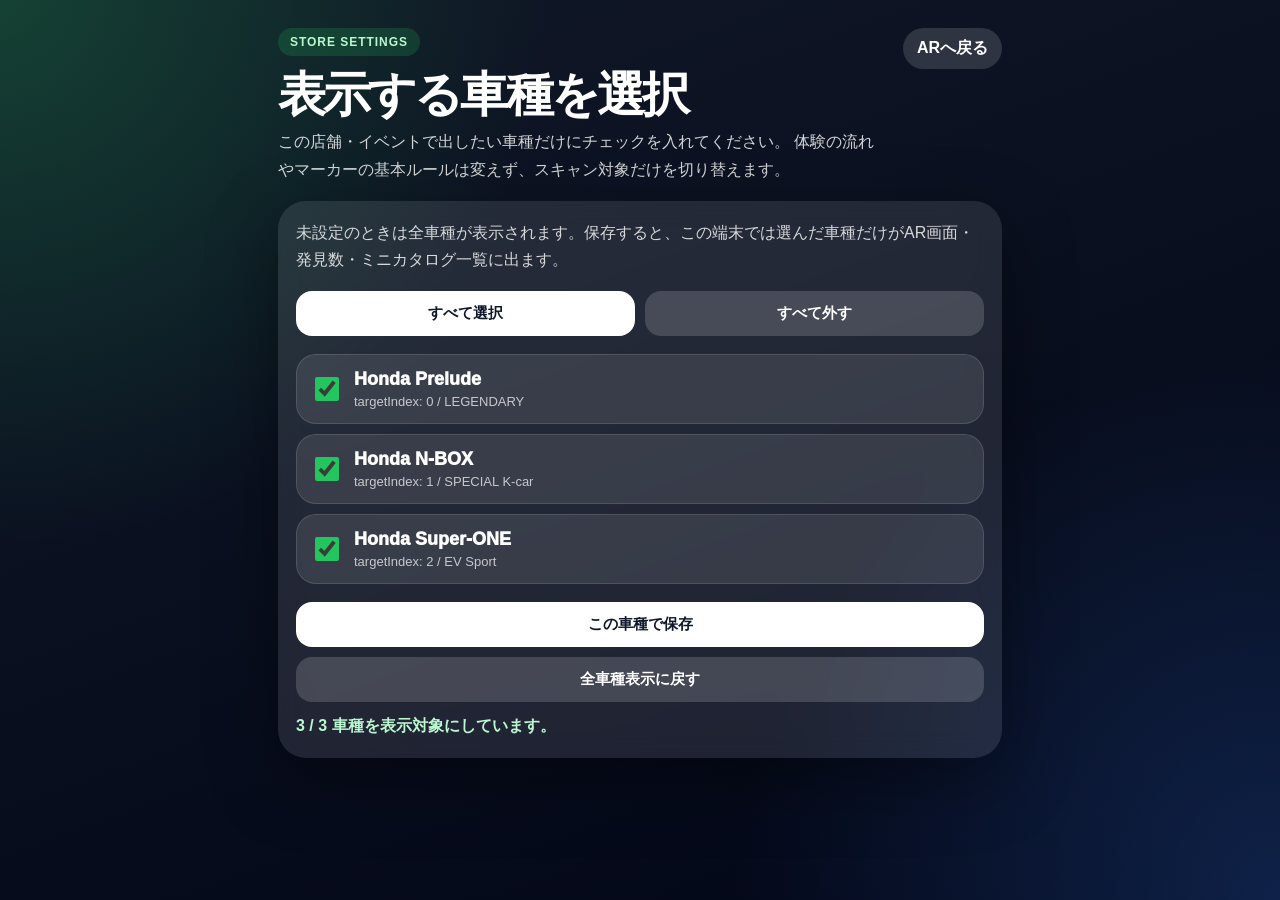
==== select.html @ e04dfc0a "Add files via upload" ====
<!DOCTYPE html>
<html lang="ja">
<head>
  <meta charset="UTF-8" />
  <meta name="viewport" content="width=device-width, initial-scale=1.0" />
  <title>車種選択 | Car Discovery</title>
  <link rel="stylesheet" href="./style.css" />
</head>
<body class="select-body">
  <main class="select-page">
    <header class="select-header">
      <div>
        <div class="badge">STORE SETTINGS</div>
        <h1>表示する車種を選択</h1>
        <p>
          この店舗・イベントで出したい車種だけにチェックを入れてください。
          体験の流れやマーカーの基本ルールは変えず、スキャン対象だけを切り替えます。
        </p>
      </div>
      <a class="back-link" href="./index.html">ARへ戻る</a>
    </header>

    <section class="select-panel">
      <p class="select-help">
        未設定のときは全車種が表示されます。保存すると、この端末では選んだ車種だけがAR画面・発見数・ミニカタログ一覧に出ます。
      </p>

      <div class="select-toolbar">
        <button id="select-all-button" type="button">すべて選択</button>
        <button id="clear-button" type="button" class="secondary-button">すべて外す</button>
      </div>

      <div id="car-select-list" class="car-select-list"></div>

      <div class="select-actions">
        <button id="save-button" type="button">この車種で保存</button>
        <button id="reset-selection-button" type="button" class="secondary-button">全車種表示に戻す</button>
      </div>

      <div id="select-status" class="select-status"></div>
    </section>
  </main>

  <script>
    const ENABLED_CARS_STORAGE_KEY = "carDiscoveryEnabledCarIds_v1";

    const listEl = document.getElementById("car-select-list");
    const statusEl = document.getElementById("select-status");
    const saveButton = document.getElementById("save-button");
    const selectAllButton = document.getElementById("select-all-button");
    const clearButton = document.getElementById("clear-button");
    const resetSelectionButton = document.getElementById("reset-selection-button");

    let cars = [];

    main();

    async function main() {
      try {
        const response = await fetch("./cars.json", { cache: "no-store" });
        if (!response.ok) throw new Error("cars.json を読み込めませんでした");
        cars = await response.json();
        renderCars();
        setupButtons();
      } catch (error) {
        console.error(error);
        statusEl.textContent = "車種データを読み込めませんでした。cars.json を確認してください。";
      }
    }

    function getEnabledCarIds() {
      const raw = localStorage.getItem(ENABLED_CARS_STORAGE_KEY);
      if (!raw) return null;

      try {
        const ids = JSON.parse(raw);
        return Array.isArray(ids) ? ids : null;
      } catch {
        return null;
      }
    }

    function renderCars() {
      const enabledIds = getEnabledCarIds();
      const enabledSet = enabledIds ? new Set(enabledIds) : new Set(cars.map((car) => car.id));

      listEl.innerHTML = "";

      cars.forEach((car) => {
        const label = document.createElement("label");
        label.className = "car-select-item";
        label.innerHTML = `
          <input type="checkbox" value="${escapeHtml(car.id)}" ${enabledSet.has(car.id) ? "checked" : ""} />
          <div>
            <div class="car-select-name">${escapeHtml(car.name)}</div>
            <div class="car-select-meta">targetIndex: ${car.targetIndex} / ${escapeHtml(car.type || "")}</div>
          </div>
        `;
        listEl.appendChild(label);
      });

      updateStatus();
    }

    function setupButtons() {
      selectAllButton.addEventListener("click", () => {
        getCheckboxes().forEach((checkbox) => checkbox.checked = true);
        updateStatus();
      });

      clearButton.addEventListener("click", () => {
        getCheckboxes().forEach((checkbox) => checkbox.checked = false);
        updateStatus();
      });

      listEl.addEventListener("change", updateStatus);

      saveButton.addEventListener("click", () => {
        const ids = getSelectedIds();

        if (ids.length === 0) {
          window.alert("最低1車種は選択してください。");
          return;
        }

        localStorage.setItem(ENABLED_CARS_STORAGE_KEY, JSON.stringify(ids));
        statusEl.textContent = `${ids.length}車種を保存しました。AR画面に戻ると反映されます。`;
      });

      resetSelectionButton.addEventListener("click", () => {
        localStorage.removeItem(ENABLED_CARS_STORAGE_KEY);
        renderCars();
        statusEl.textContent = "全車種表示に戻しました。";
      });
    }

    function getCheckboxes() {
      return [...listEl.querySelectorAll('input[type="checkbox"]')];
    }

    function getSelectedIds() {
      return getCheckboxes()
        .filter((checkbox) => checkbox.checked)
        .map((checkbox) => checkbox.value);
    }

    function updateStatus() {
      const count = getSelectedIds().length;
      statusEl.textContent = `${count} / ${cars.length} 車種を表示対象にしています。`;
    }

    function escapeHtml(text) {
      return String(text)
        .replaceAll("&", "&amp;")
        .replaceAll("<", "&lt;")
        .replaceAll(">", "&gt;")
        .replaceAll('"', "&quot;")
        .replaceAll("'", "&#039;");
    }
  </script>
</body>
</html>
---- style.css ----
* {
  box-sizing: border-box;
}

html,
body {
  width: 100%;
  height: 100%;
  margin: 0;
  overflow: hidden;
  font-family:
    -apple-system,
    BlinkMacSystemFont,
    "Segoe UI",
    "Hiragino Sans",
    "Hiragino Kaku Gothic ProN",
    "Yu Gothic",
    sans-serif;
  background: #000;
}

button {
  border: none;
  cursor: pointer;
  font-weight: 800;
  font-family: inherit;
}

.hidden {
  display: none !important;
}

/* ---------- Start Screen ---------- */

.screen {
  position: fixed;
  inset: 0;
  z-index: 50;
  display: grid;
  place-items: center;
  padding: 24px;
  color: white;
  background:
    radial-gradient(circle at top left, rgba(34, 197, 94, 0.28), transparent 35%),
    radial-gradient(circle at bottom right, rgba(139, 92, 246, 0.24), transparent 35%),
    linear-gradient(160deg, #111827, #020617);
}

.panel {
  width: min(430px, 100%);
  padding: 30px;
  border-radius: 30px;
  text-align: center;
  background: rgba(255, 255, 255, 0.1);
  box-shadow: 0 22px 70px rgba(0, 0, 0, 0.45);
  backdrop-filter: blur(14px);
}

.badge {
  display: inline-block;
  padding: 7px 12px;
  margin-bottom: 14px;
  border-radius: 999px;
  font-size: 12px;
  font-weight: 900;
  letter-spacing: 0.08em;
  color: #bbf7d0;
  background: rgba(34, 197, 94, 0.18);
}

.panel h1 {
  margin: 0 0 12px;
  font-size: 34px;
  letter-spacing: -0.04em;
}

.panel p {
  margin: 0;
  line-height: 1.7;
  color: rgba(255, 255, 255, 0.86);
}

#start-button {
  width: 100%;
  padding: 16px;
  margin-top: 22px;
  border-radius: 18px;
  font-size: 18px;
  color: #0f172a;
  background: white;
}

.note {
  margin-top: 14px !important;
  font-size: 13px;
  opacity: 0.8;
}

/* ---------- UI Layer ---------- */

#ui {
  position: fixed;
  inset: 0;
  z-index: 20;
  pointer-events: none;
}

.top-bar {
  position: absolute;
  top: 14px;
  left: 14px;
  right: 14px;
  display: flex;
  align-items: center;
  justify-content: space-between;
  color: white;
  pointer-events: auto;
}

.title {
  font-size: 18px;
  font-weight: 900;
  text-shadow: 0 2px 12px rgba(0, 0, 0, 0.55);
}

#progress {
  margin-top: 3px;
  font-size: 14px;
  color: rgba(255, 255, 255, 0.86);
  text-shadow: 0 2px 12px rgba(0, 0, 0, 0.55);
}

.top-actions {
  display: flex;
  gap: 8px;
}

.small-button {
  padding: 10px 14px;
  border-radius: 999px;
  color: white;
  background: rgba(0, 0, 0, 0.48);
  backdrop-filter: blur(10px);
}

.bottom-card {
  position: absolute;
  left: 16px;
  right: 16px;
  bottom: 22px;
  padding: 20px;
  border-radius: 28px;
  color: white;
  background: rgba(0, 0, 0, 0.74);
  box-shadow: 0 18px 70px rgba(0, 0, 0, 0.45);
  backdrop-filter: blur(14px);
  pointer-events: auto;
  animation: cardRise 0.35s ease-out;
}

@keyframes cardRise {
  from {
    opacity: 0;
    transform: translateY(18px) scale(0.98);
  }
  to {
    opacity: 1;
    transform: translateY(0) scale(1);
  }
}

.bottom-card h2 {
  margin: 0 0 8px;
  font-size: 23px;
  line-height: 1.25;
  letter-spacing: -0.03em;
}

.bottom-card h3 {
  margin: 8px 0 8px;
  font-size: 25px;
  line-height: 1.25;
  letter-spacing: -0.03em;
}

.bottom-card p {
  margin: 8px 0;
  line-height: 1.65;
  color: rgba(255, 255, 255, 0.9);
}

.bottom-card .lead {
  font-weight: 800;
  color: white;
}

.bottom-card button,
.full-panel button {
  width: 100%;
  padding: 14px;
  margin-top: 12px;
  border-radius: 16px;
  font-size: 16px;
  color: #0f172a;
  background: white;
}

.bottom-card .secondary-button,
.full-panel .secondary-button {
  color: white;
  background: rgba(255, 255, 255, 0.17);
}

.burst {
  display: inline-block;
  padding: 6px 10px;
  margin-bottom: 10px;
  border-radius: 999px;
  font-size: 11px;
  font-weight: 900;
  letter-spacing: 0.1em;
  color: #fef3c7;
  background: rgba(245, 158, 11, 0.22);
}

.collection-row {
  display: flex;
  gap: 8px;
  margin-top: 15px;
}

.collection-item {
  flex: 1;
  min-width: 0;
  padding: 11px 6px;
  border-radius: 16px;
  text-align: center;
  font-size: 12px;
  font-weight: 800;
  color: rgba(255, 255, 255, 0.82);
  background: rgba(255, 255, 255, 0.12);
}

.collection-item.discovered {
  color: white;
  background: rgba(34, 197, 94, 0.38);
}

.close-button {
  position: absolute;
  top: 14px;
  right: 14px;
  width: 36px !important;
  height: 36px;
  padding: 0 !important;
  margin: 0 !important;
  border-radius: 999px !important;
  font-size: 22px !important;
  line-height: 1;
  color: white !important;
  background: rgba(255, 255, 255, 0.18) !important;
}

.error-message {
  position: absolute;
  left: 16px;
  right: 16px;
  top: 86px;
  padding: 14px 16px;
  border-radius: 18px;
  color: white;
  background: rgba(220, 38, 38, 0.9);
  pointer-events: auto;
  line-height: 1.5;
}

/* ---------- Full Panels ---------- */

.full-panel {
  position: fixed;
  inset: 0;
  z-index: 35;
  display: grid;
  place-items: center;
  padding: 18px;
  color: white;
  pointer-events: auto;
  background: rgba(2, 6, 23, 0.82);
  backdrop-filter: blur(16px);
}

.full-panel-inner {
  position: relative;
  width: min(520px, 100%);
  max-height: 92vh;
  overflow: auto;
  padding: 24px;
  border-radius: 30px;
  background:
    radial-gradient(circle at top left, rgba(34, 197, 94, 0.18), transparent 36%),
    rgba(15, 23, 42, 0.94);
  box-shadow: 0 24px 80px rgba(0, 0, 0, 0.5);
}

.full-panel-inner h2 {
  margin: 0 0 8px;
  font-size: 28px;
  letter-spacing: -0.04em;
}

.panel-lead {
  margin: 0 0 20px;
  color: rgba(255, 255, 255, 0.82);
  line-height: 1.6;
}

/* ---------- Question Flow ---------- */

.question-progress {
  display: inline-block;
  margin: 8px 0 18px;
  padding: 7px 12px;
  border-radius: 999px;
  font-size: 13px;
  font-weight: 900;
  color: #bbf7d0;
  background: rgba(34, 197, 94, 0.16);
}

.question-box {
  padding: 16px;
  border-radius: 22px;
  background: rgba(255, 255, 255, 0.08);
}

.question-box h3 {
  margin: 0 0 14px;
  font-size: 20px;
  line-height: 1.45;
}

.choice-grid {
  display: grid;
  gap: 10px;
}

.choice-button {
  width: 100%;
  padding: 15px 16px;
  border-radius: 18px;
  text-align: left;
  font-size: 16px;
  font-weight: 900;
  color: white;
  background: rgba(255, 255, 255, 0.13);
  border: 1px solid rgba(255, 255, 255, 0.14);
}

.choice-button:active {
  transform: scale(0.98);
}

.answer-box {
  margin-top: 16px;
  padding: 18px;
  border-radius: 24px;
  background:
    radial-gradient(circle at top left, rgba(34, 197, 94, 0.18), transparent 34%),
    rgba(0, 0, 0, 0.26);
  animation: cardRise 0.28s ease-out;
}

.answer-label {
  display: inline-block;
  margin-bottom: 10px;
  padding: 6px 10px;
  border-radius: 999px;
  font-size: 11px;
  font-weight: 950;
  letter-spacing: 0.1em;
  color: #fef3c7;
  background: rgba(245, 158, 11, 0.22);
}

.answer-box h3 {
  margin: 0 0 8px;
  font-size: 21px;
}

.answer-box p {
  margin: 0;
  line-height: 1.75;
  color: rgba(255, 255, 255, 0.92);
}

.catalog-created-message {
  position: fixed;
  left: 18px;
  right: 18px;
  bottom: 32px;
  z-index: 80;
  padding: 20px;
  border-radius: 26px;
  text-align: center;
  color: white;
  background:
    radial-gradient(circle at top left, rgba(250, 204, 21, 0.28), transparent 34%),
    rgba(15, 23, 42, 0.94);
  box-shadow: 0 22px 70px rgba(0, 0, 0, 0.5);
  animation: catalogPop 0.36s ease-out;
  pointer-events: none;
}

.catalog-created-message h2 {
  margin: 0 0 8px;
  font-size: 23px;
}

.catalog-created-message p {
  margin: 0;
  color: rgba(255, 255, 255, 0.86);
}

@keyframes catalogPop {
  from {
    opacity: 0;
    transform: translateY(20px) scale(0.94);
  }
  to {
    opacity: 1;
    transform: translateY(0) scale(1);
  }
}

/* ---------- Card Carousel ---------- */

.card-carousel {
  display: flex;
  gap: 18px;
  overflow-x: auto;
  padding: 18px 8px 28px;
  scroll-snap-type: x mandatory;
  -webkit-overflow-scrolling: touch;
}

.card-carousel::-webkit-scrollbar {
  display: none;
}

.empty-collection {
  padding: 36px 8px;
  text-align: center;
  line-height: 1.7;
  color: rgba(255, 255, 255, 0.78);
}

/* ---------- Image Based Mini Catalog Cards ---------- */

.catalog-card-image {
  position: relative;
  flex: 0 0 78%;
  max-width: 320px;
  min-width: 260px;
  aspect-ratio: 1086 / 1448;
  scroll-snap-align: center;
  border-radius: 22px;
  background-size: cover;
  background-position: center;
  background-repeat: no-repeat;
  overflow: hidden;
  box-shadow:
    0 24px 70px rgba(0, 0, 0, 0.52),
    0 0 0 1px rgba(255, 255, 255, 0.2);
  transform: perspective(900px) rotateY(-4deg);
  transition: transform 0.25s ease, box-shadow 0.25s ease;
}

.catalog-card-image:active {
  transform: perspective(900px) rotateY(0deg) scale(0.98);
}

.catalog-card-image::before {
  content: "";
  position: absolute;
  inset: -80px;
  background:
    linear-gradient(
      115deg,
      transparent 0%,
      rgba(255, 255, 255, 0.06) 35%,
      rgba(255, 255, 255, 0.32) 45%,
      rgba(255, 255, 255, 0.06) 55%,
      transparent 70%
    );
  transform: translateX(-50%) rotate(12deg);
  animation: shine 5.2s ease-in-out infinite;
  pointer-events: none;
}

@keyframes shine {
  0%, 55% {
    transform: translateX(-55%) rotate(12deg);
  }
  80%, 100% {
    transform: translateX(55%) rotate(12deg);
  }
}

.catalog-card-text {
  position: absolute;
  left: 8.3%;
  right: 8.3%;
  bottom: 5.2%;
  height: 27%;
  padding: 14px 14px 10px;
  color: #111827;
  display: flex;
  flex-direction: column;
  justify-content: space-between;
}

.catalog-card-text p {
  margin: 0;
  font-size: clamp(11px, 2.6vw, 15px);
  line-height: 1.52;
  font-weight: 800;
  letter-spacing: -0.03em;
}

.catalog-card-tags {
  display: flex;
  flex-wrap: wrap;
  gap: 5px;
  margin-top: 8px;
}

.catalog-card-tags span {
  display: inline-block;
  padding: 4px 7px;
  border-radius: 999px;
  font-size: 10px;
  font-weight: 900;
  color: #111827;
  background: rgba(17, 24, 39, 0.09);
  border: 1px solid rgba(17, 24, 39, 0.12);
}

.large-catalog-card {
  width: min(92vw, 420px);
  max-width: none;
  min-width: 0;
  flex: none;
  transform: none;
}

.large-catalog-card .catalog-card-text p {
  font-size: clamp(12px, 3.2vw, 17px);
}

/* ---------- Modal ---------- */

.modal {
  position: fixed;
  inset: 0;
  z-index: 45;
  display: grid;
  place-items: center;
  padding: 18px;
  pointer-events: auto;
}

.modal-backdrop {
  position: absolute;
  inset: 0;
  background: rgba(2, 6, 23, 0.78);
  backdrop-filter: blur(14px);
}

.modal-card {
  position: relative;
  z-index: 1;
  width: min(420px, 100%);
}

.modal-card .catalog-card-image {
  height: auto;
}

.modal-close {
  z-index: 3;
}

/* ---------- Force AR camera to full screen ---------- */

#ar-scene {
  position: fixed !important;
  inset: 0 !important;
  width: 100vw !important;
  height: 100vh !important;
  z-index: 1 !important;
}

#ar-scene canvas {
  position: fixed !important;
  inset: 0 !important;
  width: 100vw !important;
  height: 100vh !important;
  object-fit: cover !important;
}

video {
  position: fixed !important;
  inset: 0 !important;
  width: 100vw !important;
  height: 100vh !important;
  object-fit: cover !important;
  z-index: 0 !important;
}

#ui {
  z-index: 20 !important;
}

#start-screen {
  z-index: 50 !important;
}

a-scene {
  width: 100%;
  height: 100%;
}

/* ---------- Full Screen Action View ---------- */

.answer-box {
  position: fixed !important;
  inset: 0 !important;
  z-index: 70 !important;
  margin: 0 !important;
  padding: 26px !important;
  display: flex;
  flex-direction: column;
  justify-content: center;
  color: white;
  background:
    radial-gradient(circle at top left, rgba(34, 197, 94, 0.22), transparent 34%),
    radial-gradient(circle at bottom right, rgba(245, 158, 11, 0.2), transparent 34%),
    rgba(2, 6, 23, 0.94) !important;
  backdrop-filter: blur(18px);
  animation: actionIn 0.32s ease-out;
}

.answer-box.hidden {
  display: none !important;
}

.answer-label {
  width: fit-content;
  margin-bottom: 16px;
  padding: 7px 12px;
  border-radius: 999px;
  font-size: 12px;
  font-weight: 950;
  letter-spacing: 0.12em;
  color: #fef3c7;
  background: rgba(245, 158, 11, 0.22);
}

.answer-box h3 {
  margin: 0 0 14px !important;
  font-size: clamp(30px, 8vw, 46px) !important;
  line-height: 1.15 !important;
  letter-spacing: -0.06em;
}

.answer-box p {
  margin: 0 0 22px !important;
  font-size: 17px !important;
  line-height: 1.8 !important;
  color: rgba(255, 255, 255, 0.9) !important;
}

.answer-box button {
  width: 100%;
  padding: 15px;
  margin-top: 10px;
  border-radius: 18px;
  font-size: 16px;
  font-weight: 900;
}

@keyframes actionIn {
  from {
    opacity: 0;
    transform: translateY(16px) scale(0.98);
  }
  to {
    opacity: 1;
    transform: translateY(0) scale(1);
  }
}

/* ---------- Empty Catalog / Card Text Fix ---------- */

.catalog-card-text {
  overflow: hidden;
}

.catalog-card-text p {
  display: -webkit-box;
  -webkit-line-clamp: 6;
  -webkit-box-orient: vertical;
  overflow: hidden;
}

.large-catalog-card .catalog-card-text p {
  -webkit-line-clamp: 7;
}

.empty-card-stage {
  width: 100%;
  min-height: 380px;
  padding: 24px 8px;
  display: grid;
  place-items: center;
  text-align: center;
  color: rgba(255, 255, 255, 0.82);
}

.empty-card-stack {
  position: relative;
  width: 260px;
  height: 260px;
  margin-bottom: 22px;
}

.empty-peek-card {
  position: absolute;
  left: 50%;
  top: 50%;
  width: 150px;
  height: 210px;
  border-radius: 22px;
  background:
    linear-gradient(145deg, rgba(255,255,255,0.2), rgba(255,255,255,0.04)),
    radial-gradient(circle at top, rgba(34,197,94,0.32), transparent 45%),
    #111827;
  border: 1px solid rgba(255, 255, 255, 0.22);
  box-shadow: 0 18px 50px rgba(0, 0, 0, 0.45);
}

.empty-peek-card::after {
  content: "?";
  position: absolute;
  left: 50%;
  top: 50%;
  font-size: 54px;
  font-weight: 950;
  color: rgba(255, 255, 255, 0.32);
  transform: translate(-50%, -50%);
}

.empty-peek-card.card-a {
  transform: translate(-78%, -50%) rotate(-18deg);
  opacity: 0.7;
}

.empty-peek-card.card-b {
  transform: translate(-50%, -54%) rotate(0deg);
  opacity: 0.95;
}

.empty-peek-card.card-c {
  transform: translate(-22%, -50%) rotate(18deg);
  opacity: 0.7;
}

.empty-card-stage p {
  margin: 0;
  line-height: 1.7;
  font-weight: 800;
}
.small-link-button {
  display: inline-flex;
  align-items: center;
  justify-content: center;
  text-decoration: none;
  font-size: 14px;
}

/* ---------- Car Select Page ---------- */

.select-body {
  min-height: 100%;
  height: auto;
  overflow: auto;
  color: white;
  background:
    radial-gradient(circle at top left, rgba(34, 197, 94, 0.24), transparent 35%),
    radial-gradient(circle at bottom right, rgba(59, 130, 246, 0.22), transparent 35%),
    linear-gradient(160deg, #111827, #020617);
}

.select-page {
  width: min(760px, 100%);
  margin: 0 auto;
  padding: 28px 18px 42px;
}

.select-header {
  display: flex;
  align-items: flex-start;
  justify-content: space-between;
  gap: 14px;
  margin-bottom: 18px;
}

.select-header h1 {
  margin: 0 0 8px;
  font-size: clamp(30px, 8vw, 48px);
  line-height: 1.05;
  letter-spacing: -0.06em;
}

.select-header p,
.select-help {
  margin: 0;
  color: rgba(255, 255, 255, 0.82);
  line-height: 1.7;
}

.back-link {
  flex: 0 0 auto;
  padding: 10px 14px;
  border-radius: 999px;
  color: white;
  text-decoration: none;
  font-weight: 900;
  background: rgba(255, 255, 255, 0.14);
}

.select-panel {
  padding: 18px;
  border-radius: 28px;
  background: rgba(255, 255, 255, 0.1);
  box-shadow: 0 22px 70px rgba(0, 0, 0, 0.4);
  backdrop-filter: blur(14px);
}

.select-toolbar {
  display: flex;
  gap: 10px;
  margin: 18px 0;
}

.select-toolbar button,
.select-actions button {
  width: 100%;
  padding: 13px 14px;
  border-radius: 16px;
  font-size: 15px;
  color: #0f172a;
  background: white;
}

.select-toolbar .secondary-button,
.select-actions .secondary-button {
  color: white;
  background: rgba(255, 255, 255, 0.16);
}

.car-select-list {
  display: grid;
  gap: 10px;
}

.car-select-item {
  display: grid;
  grid-template-columns: auto 1fr;
  gap: 12px;
  align-items: center;
  padding: 14px;
  border-radius: 20px;
  background: rgba(255, 255, 255, 0.1);
  border: 1px solid rgba(255, 255, 255, 0.12);
}

.car-select-item input {
  width: 24px;
  height: 24px;
  accent-color: #22c55e;
}

.car-select-name {
  font-size: 18px;
  font-weight: 950;
}

.car-select-meta {
  margin-top: 4px;
  font-size: 13px;
  color: rgba(255, 255, 255, 0.72);
}

.select-actions {
  display: grid;
  gap: 10px;
  margin-top: 18px;
}

.select-status {
  min-height: 24px;
  margin-top: 14px;
  font-weight: 900;
  color: #bbf7d0;
}

.top-actions {
  flex-wrap: wrap;
  justify-content: flex-end;
}

.collection-row {
  overflow-x: auto;
  padding-bottom: 2px;
}

.collection-item {
  flex: 0 0 auto;
  min-width: 92px;
}
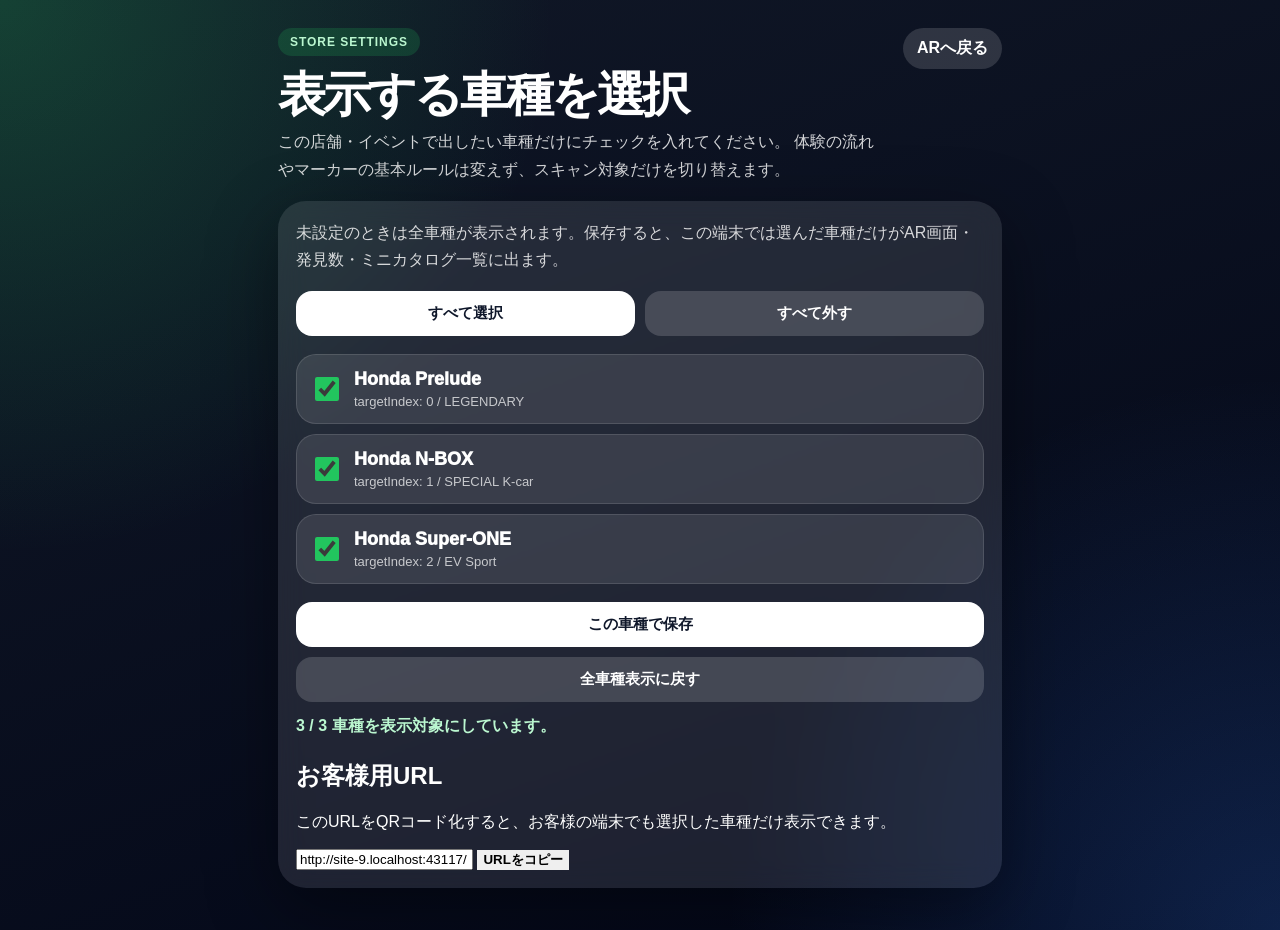
==== commit bd284f69: "Update select.html" ====
--- a/select.html
+++ b/select.html
@@ -38,6 +38,13 @@
       </div>
 
       <div id="select-status" class="select-status"></div>
+
+      <div class="customer-url-box">
+        <h2>お客様用URL</h2>
+        <p>このURLをQRコード化すると、お客様の端末でも選択した車種だけ表示できます。</p>
+        <input id="customer-url" type="text" readonly />
+        <button id="copy-url-button" type="button">URLをコピー</button>
+      </div>
     </section>
   </main>
 
@@ -50,6 +57,8 @@
     const selectAllButton = document.getElementById("select-all-button");
     const clearButton = document.getElementById("clear-button");
     const resetSelectionButton = document.getElementById("reset-selection-button");
+    const customerUrlInput = document.getElementById("customer-url");
+    const copyUrlButton = document.getElementById("copy-url-button");
 
     let cars = [];
 
@@ -125,12 +134,25 @@
 
         localStorage.setItem(ENABLED_CARS_STORAGE_KEY, JSON.stringify(ids));
         statusEl.textContent = `${ids.length}車種を保存しました。AR画面に戻ると反映されます。`;
+        updateCustomerUrl();
       });
 
       resetSelectionButton.addEventListener("click", () => {
         localStorage.removeItem(ENABLED_CARS_STORAGE_KEY);
         renderCars();
         statusEl.textContent = "全車種表示に戻しました。";
+        updateCustomerUrl();
+      });
+
+      copyUrlButton.addEventListener("click", async () => {
+        updateCustomerUrl();
+        try {
+          await navigator.clipboard.writeText(customerUrlInput.value);
+          statusEl.textContent = "お客様用URLをコピーしました。";
+        } catch {
+          customerUrlInput.select();
+          statusEl.textContent = "URL欄を選択しました。手動でコピーしてください。";
+        }
       });
     }
 
@@ -147,6 +169,20 @@
     function updateStatus() {
       const count = getSelectedIds().length;
       statusEl.textContent = `${count} / ${cars.length} 車種を表示対象にしています。`;
+      updateCustomerUrl();
+    }
+
+    function updateCustomerUrl() {
+      if (!customerUrlInput) return;
+
+      const ids = getSelectedIds();
+      const baseUrl = new URL("./", window.location.href);
+
+      if (ids.length > 0 && ids.length < cars.length) {
+        baseUrl.searchParams.set("cars", ids.join(","));
+      }
+
+      customerUrlInput.value = baseUrl.toString();
     }
 
     function escapeHtml(text) {
--- a/style.css
+++ b/style.css
@@ -512,19 +512,22 @@
   right: 8.3%;
   bottom: 5.2%;
   height: 27%;
-  padding: 14px 14px 10px;
+  padding: 10px 12px;
   color: #111827;
   display: flex;
-  flex-direction: column;
-  justify-content: space-between;
+  align-items: center;
+  justify-content: center;
+  overflow: hidden;
 }
 
 .catalog-card-text p {
   margin: 0;
-  font-size: clamp(11px, 2.6vw, 15px);
-  line-height: 1.52;
+  font-size: clamp(10px, 2.35vw, 13px);
+  line-height: 1.5;
   font-weight: 800;
-  letter-spacing: -0.03em;
+  letter-spacing: -0.04em;
+  word-break: normal;
+  overflow-wrap: anywhere;
 }
 
 .catalog-card-tags {
@@ -703,14 +706,27 @@
 /* ---------- Empty Catalog / Card Text Fix ---------- */
 
 .catalog-card-text {
+  position: absolute;
+  left: 8.3%;
+  right: 8.3%;
+  bottom: 5.2%;
+  height: 27%;
+  padding: 10px 12px;
+  color: #111827;
+  display: flex;
+  align-items: center;
+  justify-content: center;
   overflow: hidden;
 }
 
 .catalog-card-text p {
-  display: -webkit-box;
-  -webkit-line-clamp: 6;
-  -webkit-box-orient: vertical;
-  overflow: hidden;
+  margin: 0;
+  font-size: clamp(10px, 2.35vw, 13px);
+  line-height: 1.5;
+  font-weight: 800;
+  letter-spacing: -0.04em;
+  word-break: normal;
+  overflow-wrap: anywhere;
 }
 
 .large-catalog-card .catalog-card-text p {
@@ -929,3 +945,160 @@
   flex: 0 0 auto;
   min-width: 92px;
 }
+
+
+/* ---------- Official Links ---------- */
+
+.catalog-card-tags {
+  display: none !important;
+}
+
+.official-links {
+  margin: 0 8px 10px;
+  padding: 16px;
+  border-radius: 22px;
+  background: rgba(255, 255, 255, 0.08);
+  border: 1px solid rgba(255, 255, 255, 0.1);
+}
+
+.official-links:empty {
+  display: none;
+}
+
+.official-links-title {
+  margin-bottom: 10px;
+  font-size: 13px;
+  font-weight: 950;
+  letter-spacing: 0.08em;
+  color: #bbf7d0;
+}
+
+.official-link-list {
+  display: grid;
+  gap: 8px;
+}
+
+.official-link-list a {
+  display: block;
+  padding: 12px 14px;
+  border-radius: 999px;
+  color: white;
+  font-weight: 900;
+  text-decoration: none;
+  background: rgba(255, 255, 255, 0.14);
+}
+
+.large-catalog-card .catalog-card-text p {
+  font-size: clamp(11px, 2.7vw, 15px);
+  line-height: 1.52;
+}
+
+/* ---------- v4 UI copy / header adjustments ---------- */
+.top-bar {
+  align-items: flex-start;
+  gap: 12px;
+}
+
+.progress-wrap {
+  flex: 1;
+  min-width: 0;
+  padding-top: 2px;
+}
+
+.title {
+  display: none !important;
+}
+
+#progress {
+  display: inline-flex;
+  align-items: center;
+  justify-content: center;
+  min-width: 96px;
+  padding: 10px 14px;
+  margin-top: 0;
+  border-radius: 999px;
+  font-size: clamp(22px, 6vw, 32px);
+  line-height: 1;
+  font-weight: 950;
+  letter-spacing: -0.04em;
+  color: white;
+  background: rgba(0, 0, 0, 0.42);
+  box-shadow: 0 8px 28px rgba(0, 0, 0, 0.24);
+  backdrop-filter: blur(12px);
+  text-shadow: 0 2px 12px rgba(0, 0, 0, 0.55);
+}
+
+.top-actions.catalog-action {
+  width: min(52vw, 230px);
+  display: grid;
+  gap: 7px;
+  justify-content: stretch;
+}
+
+.small-button.catalog-button {
+  width: 100%;
+  padding: 12px 14px;
+  border-radius: 999px;
+  font-size: clamp(13px, 3.5vw, 15px);
+  line-height: 1.2;
+  white-space: normal;
+  text-align: center;
+  color: white;
+  background: rgba(0, 0, 0, 0.58);
+}
+
+.catalog-help {
+  padding: 7px 10px;
+  border-radius: 14px;
+  font-size: clamp(10px, 2.9vw, 12px);
+  line-height: 1.35;
+  font-weight: 800;
+  text-align: center;
+  color: rgba(255, 255, 255, 0.9);
+  background: rgba(0, 0, 0, 0.34);
+  backdrop-filter: blur(10px);
+}
+
+#guide-card h2 {
+  font-size: clamp(24px, 7vw, 34px);
+  letter-spacing: -0.05em;
+}
+
+#guide-card p {
+  font-size: clamp(16px, 4.5vw, 20px);
+  line-height: 1.7;
+  font-weight: 750;
+}
+
+.collection-row {
+  gap: 10px;
+  margin-top: 18px;
+}
+
+.collection-item {
+  min-width: 110px;
+  padding: 13px 10px;
+  border-radius: 999px;
+  font-size: 14px;
+  font-weight: 950;
+}
+
+@media (max-width: 390px) {
+  .top-bar {
+    left: 12px;
+    right: 12px;
+  }
+
+  #progress {
+    font-size: 22px;
+    padding: 9px 12px;
+  }
+
+  .top-actions.catalog-action {
+    width: 51vw;
+  }
+
+  .catalog-help {
+    font-size: 10px;
+  }
+}
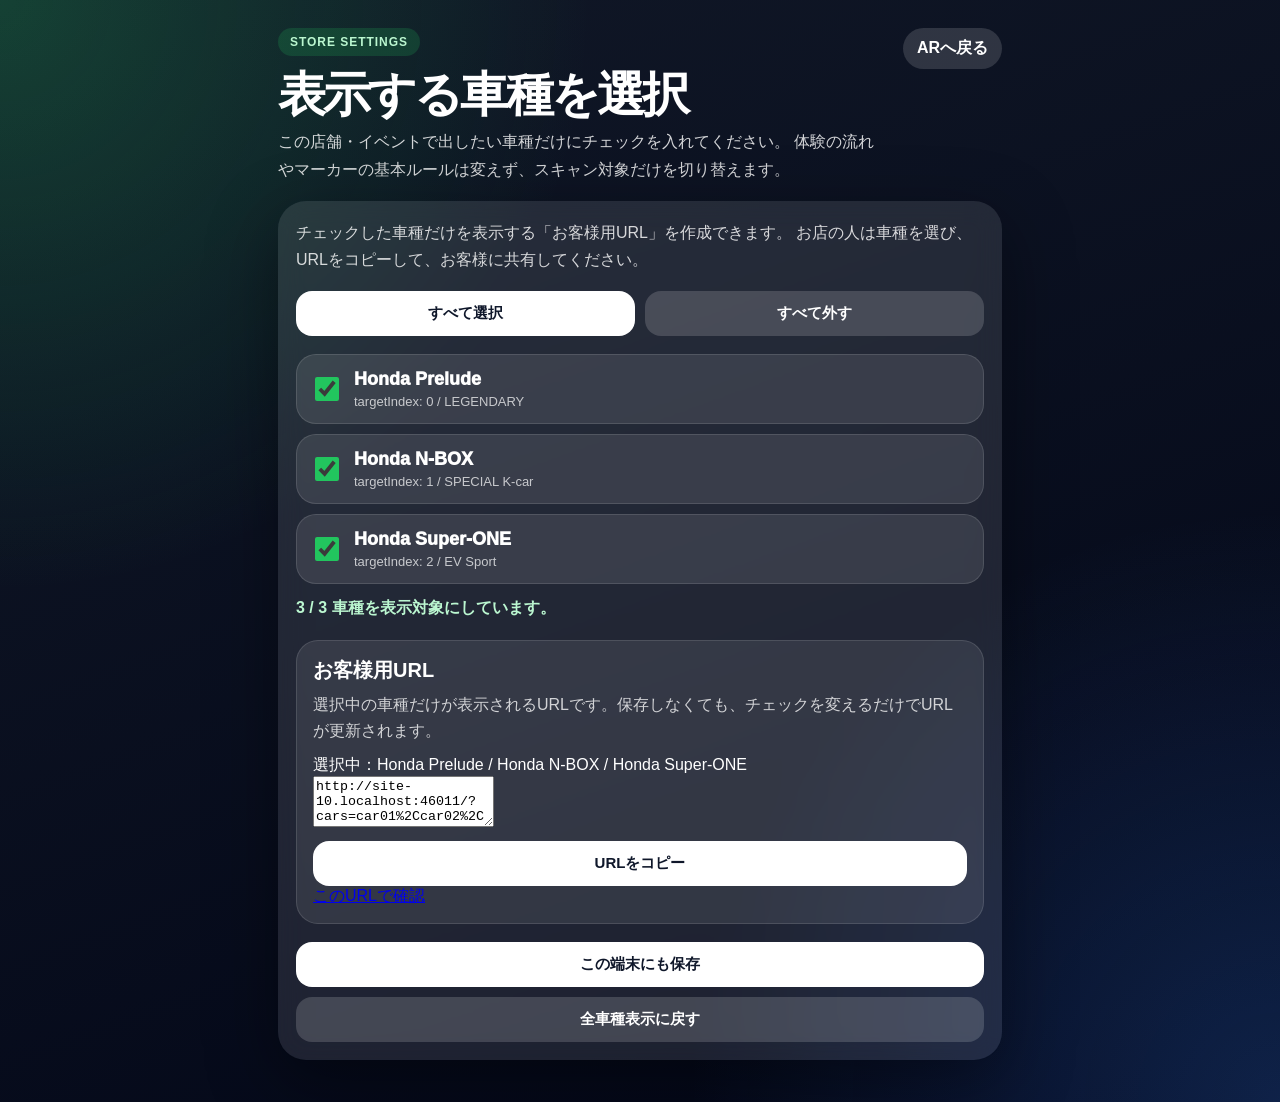
==== commit e8ce7e0d: "Update select.html" ====
--- a/select.html
+++ b/select.html
@@ -22,7 +22,8 @@
 
     <section class="select-panel">
       <p class="select-help">
-        未設定のときは全車種が表示されます。保存すると、この端末では選んだ車種だけがAR画面・発見数・ミニカタログ一覧に出ます。
+        チェックした車種だけを表示する「お客様用URL」を作成できます。
+        お店の人は車種を選び、URLをコピーして、お客様に共有してください。
       </p>
 
       <div class="select-toolbar">
@@ -32,18 +33,22 @@
 
       <div id="car-select-list" class="car-select-list"></div>
 
-      <div class="select-actions">
-        <button id="save-button" type="button">この車種で保存</button>
-        <button id="reset-selection-button" type="button" class="secondary-button">全車種表示に戻す</button>
-      </div>
-
       <div id="select-status" class="select-status"></div>
 
       <div class="customer-url-box">
         <h2>お客様用URL</h2>
-        <p>このURLをQRコード化すると、お客様の端末でも選択した車種だけ表示できます。</p>
-        <input id="customer-url" type="text" readonly />
-        <button id="copy-url-button" type="button">URLをコピー</button>
+        <p>選択中の車種だけが表示されるURLです。保存しなくても、チェックを変えるだけでURLが更新されます。</p>
+        <div id="selected-car-summary" class="selected-car-summary"></div>
+        <textarea id="customer-url" readonly rows="3"></textarea>
+        <div class="customer-url-actions">
+          <button id="copy-url-button" type="button">URLをコピー</button>
+          <a id="open-customer-url" class="url-preview-link" href="./index.html" target="_blank" rel="noopener">このURLで確認</a>
+        </div>
+      </div>
+
+      <div class="select-actions">
+        <button id="save-button" type="button">この端末にも保存</button>
+        <button id="reset-selection-button" type="button" class="secondary-button">全車種表示に戻す</button>
       </div>
     </section>
   </main>
@@ -59,6 +64,8 @@
     const resetSelectionButton = document.getElementById("reset-selection-button");
     const customerUrlInput = document.getElementById("customer-url");
     const copyUrlButton = document.getElementById("copy-url-button");
+    const selectedCarSummary = document.getElementById("selected-car-summary");
+    const openCustomerUrl = document.getElementById("open-customer-url");
 
     let cars = [];
 
@@ -133,7 +140,7 @@
         }
 
         localStorage.setItem(ENABLED_CARS_STORAGE_KEY, JSON.stringify(ids));
-        statusEl.textContent = `${ids.length}車種を保存しました。AR画面に戻ると反映されます。`;
+        statusEl.textContent = `${ids.length}車種をこの端末に保存しました。URL共有は上の「お客様用URL」を使ってください。`;
         updateCustomerUrl();
       });
 
@@ -178,11 +185,31 @@
       const ids = getSelectedIds();
       const baseUrl = new URL("./", window.location.href);
 
-      if (ids.length > 0 && ids.length < cars.length) {
+      if (ids.length > 0) {
         baseUrl.searchParams.set("cars", ids.join(","));
-      }
-
-      customerUrlInput.value = baseUrl.toString();
+      } else {
+        baseUrl.searchParams.delete("cars");
+      }
+
+      const url = baseUrl.toString();
+      customerUrlInput.value = url;
+
+      if (openCustomerUrl) {
+        openCustomerUrl.href = url;
+      }
+
+      if (selectedCarSummary) {
+        if (ids.length === 0) {
+          selectedCarSummary.textContent = "車種が選択されていません。最低1車種を選んでください。";
+          selectedCarSummary.classList.add("is-warning");
+        } else {
+          const names = cars
+            .filter((car) => ids.includes(car.id))
+            .map((car) => car.name);
+          selectedCarSummary.textContent = `選択中：${names.join(" / ")}`;
+          selectedCarSummary.classList.remove("is-warning");
+        }
+      }
     }
 
     function escapeHtml(text) {
--- a/style.css
+++ b/style.css
@@ -1102,3 +1102,44 @@
     font-size: 10px;
   }
 }
+
+/* ---------- Customer URL Box ---------- */
+.customer-url-box {
+  margin-top: 18px;
+  padding: 16px;
+  border-radius: 22px;
+  background: rgba(255, 255, 255, 0.09);
+  border: 1px solid rgba(255, 255, 255, 0.12);
+}
+
+.customer-url-box h2 {
+  margin: 0 0 8px;
+  font-size: 20px;
+}
+
+.customer-url-box p {
+  margin: 0 0 12px;
+  color: rgba(255, 255, 255, 0.78);
+  line-height: 1.6;
+}
+
+.customer-url-box input {
+  width: 100%;
+  padding: 13px 14px;
+  border: 0;
+  border-radius: 14px;
+  color: #0f172a;
+  background: white;
+  font-size: 14px;
+  font-weight: 800;
+}
+
+.customer-url-box button {
+  width: 100%;
+  padding: 13px 14px;
+  margin-top: 10px;
+  border-radius: 16px;
+  color: #0f172a;
+  background: white;
+  font-size: 15px;
+}
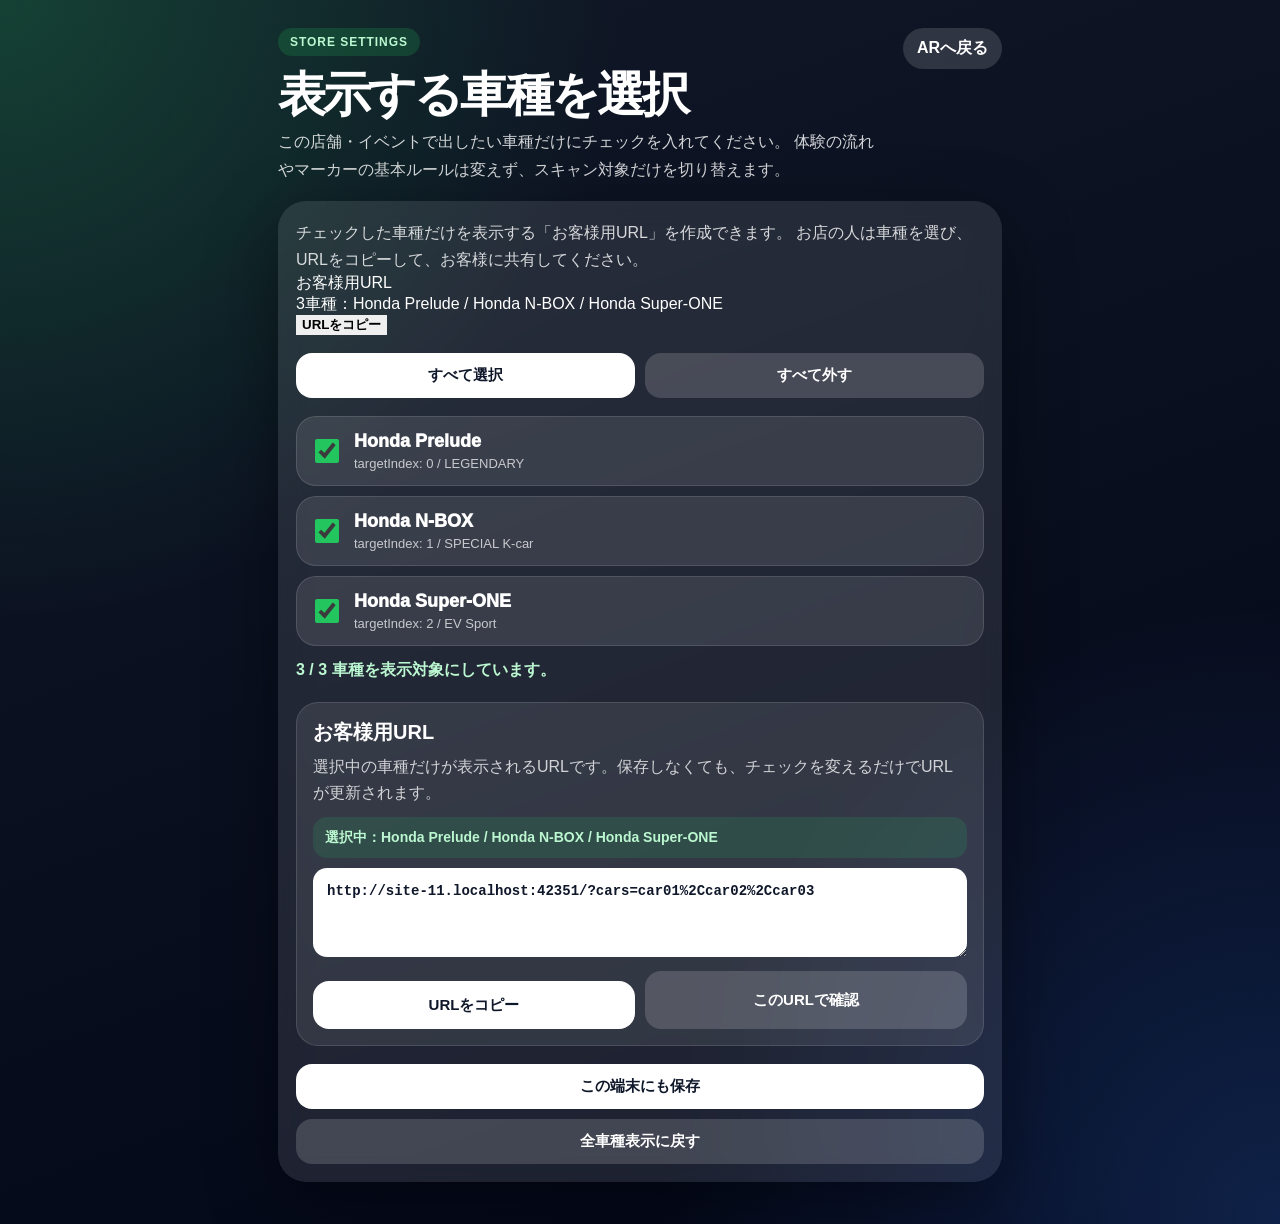
==== commit 943aa35c: "Update select.html" ====
--- a/select.html
+++ b/select.html
@@ -1,5 +1,5 @@
 <!DOCTYPE html>
-<html lang="ja">
+<html lang="ja" class="select-html">
 <head>
   <meta charset="UTF-8" />
   <meta name="viewport" content="width=device-width, initial-scale=1.0" />
@@ -26,6 +26,14 @@
         お店の人は車種を選び、URLをコピーして、お客様に共有してください。
       </p>
 
+      <div class="quick-url-menu">
+        <div>
+          <div class="quick-url-label">お客様用URL</div>
+          <div id="quick-url-summary" class="quick-url-summary">車種を選択してください</div>
+        </div>
+        <button id="quick-copy-url-button" type="button">URLをコピー</button>
+      </div>
+
       <div class="select-toolbar">
         <button id="select-all-button" type="button">すべて選択</button>
         <button id="clear-button" type="button" class="secondary-button">すべて外す</button>
@@ -64,6 +72,8 @@
     const resetSelectionButton = document.getElementById("reset-selection-button");
     const customerUrlInput = document.getElementById("customer-url");
     const copyUrlButton = document.getElementById("copy-url-button");
+    const quickCopyUrlButton = document.getElementById("quick-copy-url-button");
+    const quickUrlSummary = document.getElementById("quick-url-summary");
     const selectedCarSummary = document.getElementById("selected-car-summary");
     const openCustomerUrl = document.getElementById("open-customer-url");
 
@@ -151,16 +161,8 @@
         updateCustomerUrl();
       });
 
-      copyUrlButton.addEventListener("click", async () => {
-        updateCustomerUrl();
-        try {
-          await navigator.clipboard.writeText(customerUrlInput.value);
-          statusEl.textContent = "お客様用URLをコピーしました。";
-        } catch {
-          customerUrlInput.select();
-          statusEl.textContent = "URL欄を選択しました。手動でコピーしてください。";
-        }
-      });
+      copyUrlButton.addEventListener("click", copyCustomerUrl);
+      quickCopyUrlButton.addEventListener("click", copyCustomerUrl);
     }
 
     function getCheckboxes() {
@@ -179,6 +181,24 @@
       updateCustomerUrl();
     }
 
+    async function copyCustomerUrl() {
+      updateCustomerUrl();
+
+      if (getSelectedIds().length === 0) {
+        window.alert("最低1車種は選択してください。");
+        return;
+      }
+
+      try {
+        await navigator.clipboard.writeText(customerUrlInput.value);
+        statusEl.textContent = "お客様用URLをコピーしました。";
+      } catch {
+        customerUrlInput.focus();
+        customerUrlInput.select();
+        statusEl.textContent = "URL欄を選択しました。手動でコピーしてください。";
+      }
+    }
+
     function updateCustomerUrl() {
       if (!customerUrlInput) return;
 
@@ -198,16 +218,28 @@
         openCustomerUrl.href = url;
       }
 
-      if (selectedCarSummary) {
+      if (selectedCarSummary || quickUrlSummary) {
         if (ids.length === 0) {
-          selectedCarSummary.textContent = "車種が選択されていません。最低1車種を選んでください。";
-          selectedCarSummary.classList.add("is-warning");
+          if (selectedCarSummary) {
+            selectedCarSummary.textContent = "車種が選択されていません。最低1車種を選んでください。";
+            selectedCarSummary.classList.add("is-warning");
+          }
+          if (quickUrlSummary) {
+            quickUrlSummary.textContent = "未選択です";
+            quickUrlSummary.classList.add("is-warning");
+          }
         } else {
           const names = cars
             .filter((car) => ids.includes(car.id))
             .map((car) => car.name);
-          selectedCarSummary.textContent = `選択中：${names.join(" / ")}`;
-          selectedCarSummary.classList.remove("is-warning");
+          if (selectedCarSummary) {
+            selectedCarSummary.textContent = `選択中：${names.join(" / ")}`;
+            selectedCarSummary.classList.remove("is-warning");
+          }
+          if (quickUrlSummary) {
+            quickUrlSummary.textContent = `${ids.length}車種：${names.join(" / ")}`;
+            quickUrlSummary.classList.remove("is-warning");
+          }
         }
       }
     }
--- a/style.css
+++ b/style.css
@@ -1143,3 +1143,68 @@
   background: white;
   font-size: 15px;
 }
+
+/* ---------- Customer URL Generator ---------- */
+.selected-car-summary {
+  margin: 0 0 10px;
+  padding: 10px 12px;
+  border-radius: 14px;
+  color: #bbf7d0;
+  background: rgba(34, 197, 94, 0.14);
+  font-size: 14px;
+  font-weight: 900;
+  line-height: 1.5;
+}
+
+.selected-car-summary.is-warning {
+  color: #fecaca;
+  background: rgba(239, 68, 68, 0.16);
+}
+
+.customer-url-box textarea {
+  width: 100%;
+  min-height: 86px;
+  padding: 13px 14px;
+  border: 0;
+  border-radius: 14px;
+  color: #0f172a;
+  background: white;
+  font-size: 14px;
+  font-weight: 800;
+  line-height: 1.5;
+  resize: vertical;
+  font-family: ui-monospace, SFMono-Regular, Menlo, Monaco, Consolas, monospace;
+}
+
+.customer-url-actions {
+  display: grid;
+  grid-template-columns: 1fr 1fr;
+  gap: 10px;
+  margin-top: 10px;
+}
+
+.customer-url-actions button,
+.url-preview-link {
+  display: inline-flex;
+  align-items: center;
+  justify-content: center;
+  min-height: 48px;
+  padding: 13px 14px;
+  border-radius: 16px;
+  color: #0f172a;
+  background: white;
+  font-size: 15px;
+  font-weight: 900;
+  text-decoration: none;
+}
+
+.url-preview-link {
+  color: white;
+  background: rgba(255, 255, 255, 0.16);
+}
+
+@media (max-width: 520px) {
+  .customer-url-actions {
+    grid-template-columns: 1fr;
+  }
+}
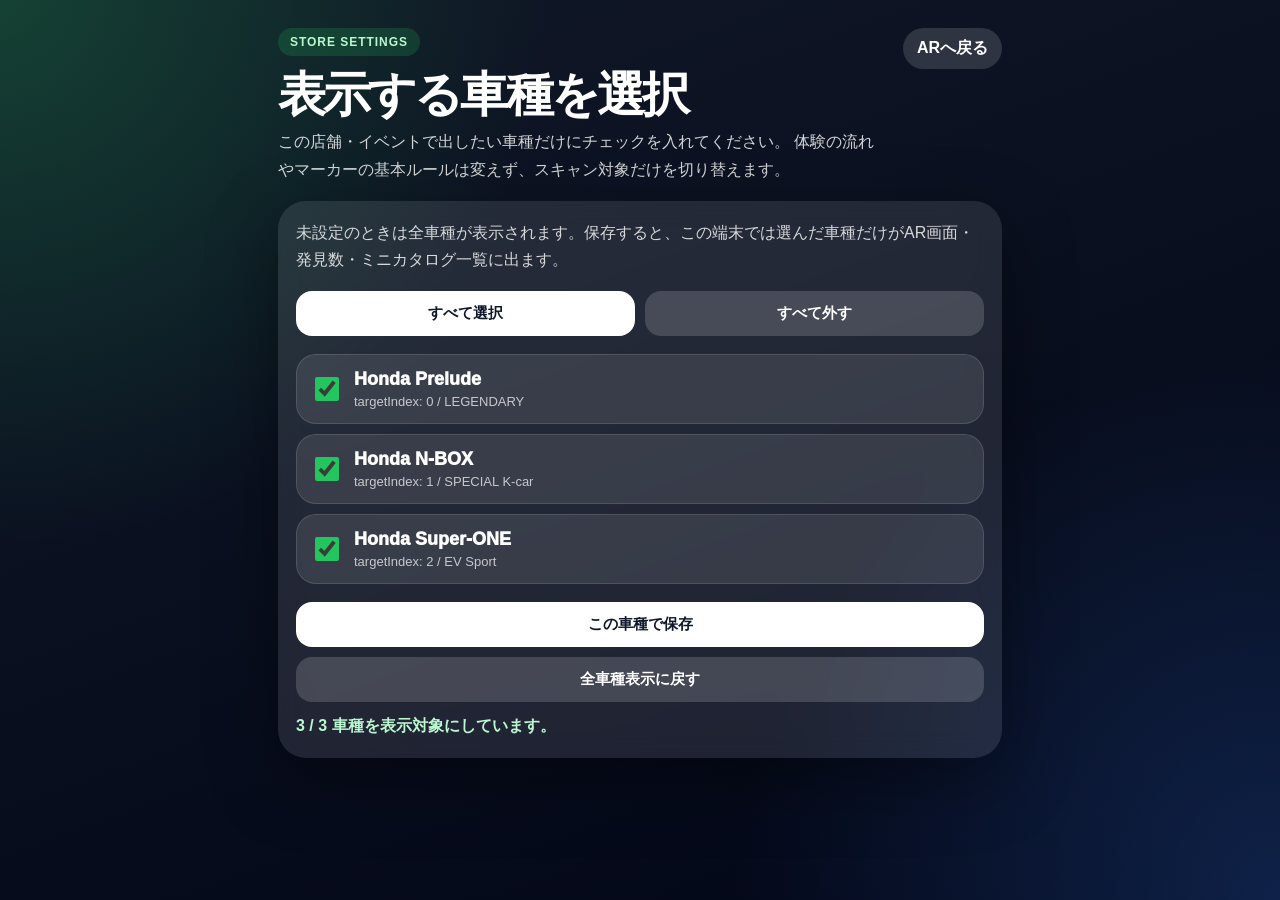
==== commit 8d4430cc: "Update select.html" ====
--- a/select.html
+++ b/select.html
@@ -1,5 +1,5 @@
 <!DOCTYPE html>
-<html lang="ja" class="select-html">
+<html lang="ja">
 <head>
   <meta charset="UTF-8" />
   <meta name="viewport" content="width=device-width, initial-scale=1.0" />
@@ -22,17 +22,8 @@
 
     <section class="select-panel">
       <p class="select-help">
-        チェックした車種だけを表示する「お客様用URL」を作成できます。
-        お店の人は車種を選び、URLをコピーして、お客様に共有してください。
+        未設定のときは全車種が表示されます。保存すると、この端末では選んだ車種だけがAR画面・発見数・ミニカタログ一覧に出ます。
       </p>
-
-      <div class="quick-url-menu">
-        <div>
-          <div class="quick-url-label">お客様用URL</div>
-          <div id="quick-url-summary" class="quick-url-summary">車種を選択してください</div>
-        </div>
-        <button id="quick-copy-url-button" type="button">URLをコピー</button>
-      </div>
 
       <div class="select-toolbar">
         <button id="select-all-button" type="button">すべて選択</button>
@@ -41,23 +32,12 @@
 
       <div id="car-select-list" class="car-select-list"></div>
 
-      <div id="select-status" class="select-status"></div>
-
-      <div class="customer-url-box">
-        <h2>お客様用URL</h2>
-        <p>選択中の車種だけが表示されるURLです。保存しなくても、チェックを変えるだけでURLが更新されます。</p>
-        <div id="selected-car-summary" class="selected-car-summary"></div>
-        <textarea id="customer-url" readonly rows="3"></textarea>
-        <div class="customer-url-actions">
-          <button id="copy-url-button" type="button">URLをコピー</button>
-          <a id="open-customer-url" class="url-preview-link" href="./index.html" target="_blank" rel="noopener">このURLで確認</a>
-        </div>
+      <div class="select-actions">
+        <button id="save-button" type="button">この車種で保存</button>
+        <button id="reset-selection-button" type="button" class="secondary-button">全車種表示に戻す</button>
       </div>
 
-      <div class="select-actions">
-        <button id="save-button" type="button">この端末にも保存</button>
-        <button id="reset-selection-button" type="button" class="secondary-button">全車種表示に戻す</button>
-      </div>
+      <div id="select-status" class="select-status"></div>
     </section>
   </main>
 
@@ -70,12 +50,6 @@
     const selectAllButton = document.getElementById("select-all-button");
     const clearButton = document.getElementById("clear-button");
     const resetSelectionButton = document.getElementById("reset-selection-button");
-    const customerUrlInput = document.getElementById("customer-url");
-    const copyUrlButton = document.getElementById("copy-url-button");
-    const quickCopyUrlButton = document.getElementById("quick-copy-url-button");
-    const quickUrlSummary = document.getElementById("quick-url-summary");
-    const selectedCarSummary = document.getElementById("selected-car-summary");
-    const openCustomerUrl = document.getElementById("open-customer-url");
 
     let cars = [];
 
@@ -150,19 +124,14 @@
         }
 
         localStorage.setItem(ENABLED_CARS_STORAGE_KEY, JSON.stringify(ids));
-        statusEl.textContent = `${ids.length}車種をこの端末に保存しました。URL共有は上の「お客様用URL」を使ってください。`;
-        updateCustomerUrl();
+        statusEl.textContent = `${ids.length}車種を保存しました。AR画面に戻ると反映されます。`;
       });
 
       resetSelectionButton.addEventListener("click", () => {
         localStorage.removeItem(ENABLED_CARS_STORAGE_KEY);
         renderCars();
         statusEl.textContent = "全車種表示に戻しました。";
-        updateCustomerUrl();
       });
-
-      copyUrlButton.addEventListener("click", copyCustomerUrl);
-      quickCopyUrlButton.addEventListener("click", copyCustomerUrl);
     }
 
     function getCheckboxes() {
@@ -178,70 +147,6 @@
     function updateStatus() {
       const count = getSelectedIds().length;
       statusEl.textContent = `${count} / ${cars.length} 車種を表示対象にしています。`;
-      updateCustomerUrl();
-    }
-
-    async function copyCustomerUrl() {
-      updateCustomerUrl();
-
-      if (getSelectedIds().length === 0) {
-        window.alert("最低1車種は選択してください。");
-        return;
-      }
-
-      try {
-        await navigator.clipboard.writeText(customerUrlInput.value);
-        statusEl.textContent = "お客様用URLをコピーしました。";
-      } catch {
-        customerUrlInput.focus();
-        customerUrlInput.select();
-        statusEl.textContent = "URL欄を選択しました。手動でコピーしてください。";
-      }
-    }
-
-    function updateCustomerUrl() {
-      if (!customerUrlInput) return;
-
-      const ids = getSelectedIds();
-      const baseUrl = new URL("./", window.location.href);
-
-      if (ids.length > 0) {
-        baseUrl.searchParams.set("cars", ids.join(","));
-      } else {
-        baseUrl.searchParams.delete("cars");
-      }
-
-      const url = baseUrl.toString();
-      customerUrlInput.value = url;
-
-      if (openCustomerUrl) {
-        openCustomerUrl.href = url;
-      }
-
-      if (selectedCarSummary || quickUrlSummary) {
-        if (ids.length === 0) {
-          if (selectedCarSummary) {
-            selectedCarSummary.textContent = "車種が選択されていません。最低1車種を選んでください。";
-            selectedCarSummary.classList.add("is-warning");
-          }
-          if (quickUrlSummary) {
-            quickUrlSummary.textContent = "未選択です";
-            quickUrlSummary.classList.add("is-warning");
-          }
-        } else {
-          const names = cars
-            .filter((car) => ids.includes(car.id))
-            .map((car) => car.name);
-          if (selectedCarSummary) {
-            selectedCarSummary.textContent = `選択中：${names.join(" / ")}`;
-            selectedCarSummary.classList.remove("is-warning");
-          }
-          if (quickUrlSummary) {
-            quickUrlSummary.textContent = `${ids.length}車種：${names.join(" / ")}`;
-            quickUrlSummary.classList.remove("is-warning");
-          }
-        }
-      }
     }
 
     function escapeHtml(text) {
--- a/style.css
+++ b/style.css
@@ -992,219 +992,3 @@
   font-size: clamp(11px, 2.7vw, 15px);
   line-height: 1.52;
 }
-
-/* ---------- v4 UI copy / header adjustments ---------- */
-.top-bar {
-  align-items: flex-start;
-  gap: 12px;
-}
-
-.progress-wrap {
-  flex: 1;
-  min-width: 0;
-  padding-top: 2px;
-}
-
-.title {
-  display: none !important;
-}
-
-#progress {
-  display: inline-flex;
-  align-items: center;
-  justify-content: center;
-  min-width: 96px;
-  padding: 10px 14px;
-  margin-top: 0;
-  border-radius: 999px;
-  font-size: clamp(22px, 6vw, 32px);
-  line-height: 1;
-  font-weight: 950;
-  letter-spacing: -0.04em;
-  color: white;
-  background: rgba(0, 0, 0, 0.42);
-  box-shadow: 0 8px 28px rgba(0, 0, 0, 0.24);
-  backdrop-filter: blur(12px);
-  text-shadow: 0 2px 12px rgba(0, 0, 0, 0.55);
-}
-
-.top-actions.catalog-action {
-  width: min(52vw, 230px);
-  display: grid;
-  gap: 7px;
-  justify-content: stretch;
-}
-
-.small-button.catalog-button {
-  width: 100%;
-  padding: 12px 14px;
-  border-radius: 999px;
-  font-size: clamp(13px, 3.5vw, 15px);
-  line-height: 1.2;
-  white-space: normal;
-  text-align: center;
-  color: white;
-  background: rgba(0, 0, 0, 0.58);
-}
-
-.catalog-help {
-  padding: 7px 10px;
-  border-radius: 14px;
-  font-size: clamp(10px, 2.9vw, 12px);
-  line-height: 1.35;
-  font-weight: 800;
-  text-align: center;
-  color: rgba(255, 255, 255, 0.9);
-  background: rgba(0, 0, 0, 0.34);
-  backdrop-filter: blur(10px);
-}
-
-#guide-card h2 {
-  font-size: clamp(24px, 7vw, 34px);
-  letter-spacing: -0.05em;
-}
-
-#guide-card p {
-  font-size: clamp(16px, 4.5vw, 20px);
-  line-height: 1.7;
-  font-weight: 750;
-}
-
-.collection-row {
-  gap: 10px;
-  margin-top: 18px;
-}
-
-.collection-item {
-  min-width: 110px;
-  padding: 13px 10px;
-  border-radius: 999px;
-  font-size: 14px;
-  font-weight: 950;
-}
-
-@media (max-width: 390px) {
-  .top-bar {
-    left: 12px;
-    right: 12px;
-  }
-
-  #progress {
-    font-size: 22px;
-    padding: 9px 12px;
-  }
-
-  .top-actions.catalog-action {
-    width: 51vw;
-  }
-
-  .catalog-help {
-    font-size: 10px;
-  }
-}
-
-/* ---------- Customer URL Box ---------- */
-.customer-url-box {
-  margin-top: 18px;
-  padding: 16px;
-  border-radius: 22px;
-  background: rgba(255, 255, 255, 0.09);
-  border: 1px solid rgba(255, 255, 255, 0.12);
-}
-
-.customer-url-box h2 {
-  margin: 0 0 8px;
-  font-size: 20px;
-}
-
-.customer-url-box p {
-  margin: 0 0 12px;
-  color: rgba(255, 255, 255, 0.78);
-  line-height: 1.6;
-}
-
-.customer-url-box input {
-  width: 100%;
-  padding: 13px 14px;
-  border: 0;
-  border-radius: 14px;
-  color: #0f172a;
-  background: white;
-  font-size: 14px;
-  font-weight: 800;
-}
-
-.customer-url-box button {
-  width: 100%;
-  padding: 13px 14px;
-  margin-top: 10px;
-  border-radius: 16px;
-  color: #0f172a;
-  background: white;
-  font-size: 15px;
-}
-
-/* ---------- Customer URL Generator ---------- */
-.selected-car-summary {
-  margin: 0 0 10px;
-  padding: 10px 12px;
-  border-radius: 14px;
-  color: #bbf7d0;
-  background: rgba(34, 197, 94, 0.14);
-  font-size: 14px;
-  font-weight: 900;
-  line-height: 1.5;
-}
-
-.selected-car-summary.is-warning {
-  color: #fecaca;
-  background: rgba(239, 68, 68, 0.16);
-}
-
-.customer-url-box textarea {
-  width: 100%;
-  min-height: 86px;
-  padding: 13px 14px;
-  border: 0;
-  border-radius: 14px;
-  color: #0f172a;
-  background: white;
-  font-size: 14px;
-  font-weight: 800;
-  line-height: 1.5;
-  resize: vertical;
-  font-family: ui-monospace, SFMono-Regular, Menlo, Monaco, Consolas, monospace;
-}
-
-.customer-url-actions {
-  display: grid;
-  grid-template-columns: 1fr 1fr;
-  gap: 10px;
-  margin-top: 10px;
-}
-
-.customer-url-actions button,
-.url-preview-link {
-  display: inline-flex;
-  align-items: center;
-  justify-content: center;
-  min-height: 48px;
-  padding: 13px 14px;
-  border-radius: 16px;
-  color: #0f172a;
-  background: white;
-  font-size: 15px;
-  font-weight: 900;
-  text-decoration: none;
-}
-
-.url-preview-link {
-  color: white;
-  background: rgba(255, 255, 255, 0.16);
-}
-
-@media (max-width: 520px) {
-  .customer-url-actions {
-    grid-template-columns: 1fr;
-  }
-}
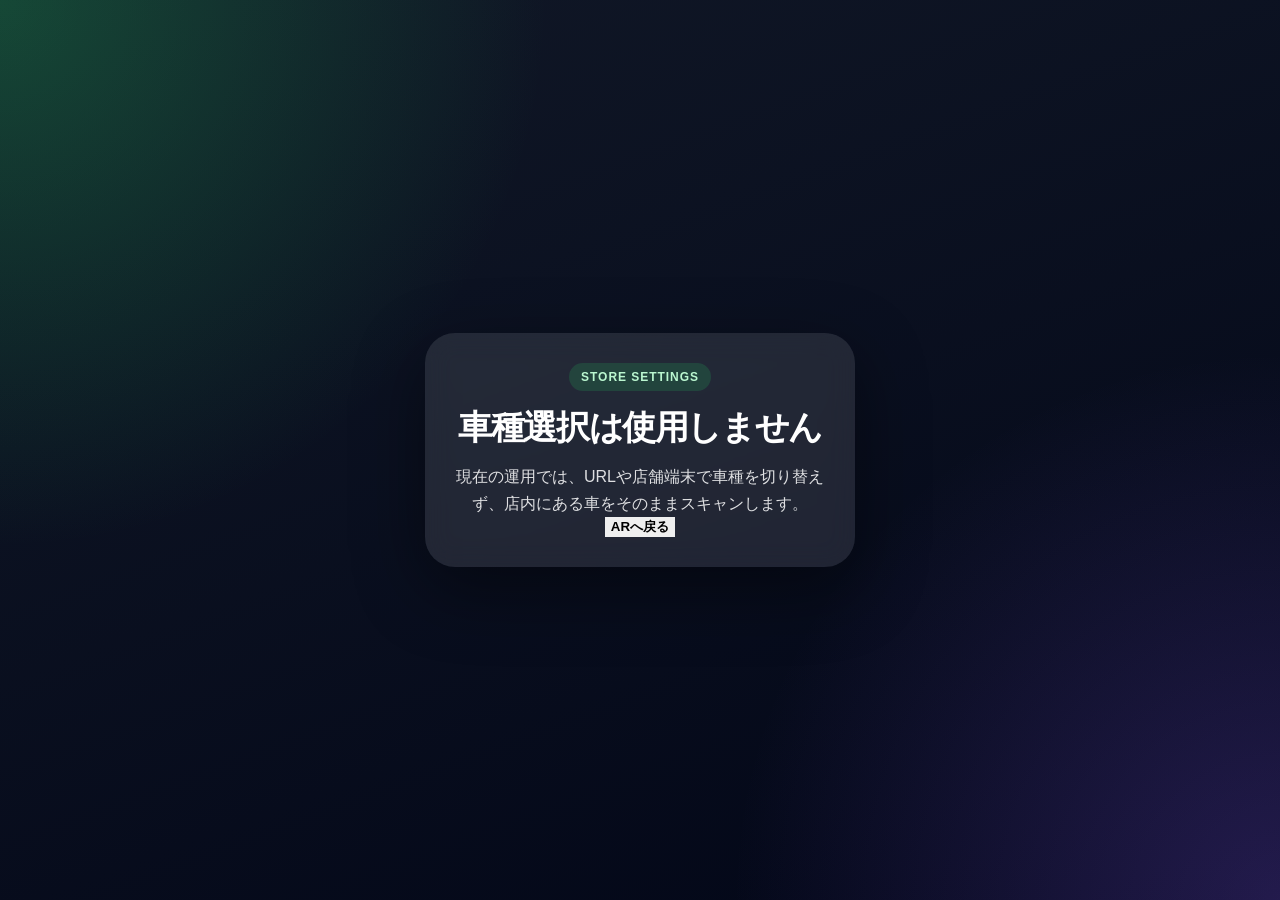
==== commit 2e74d65e: "Update select.html" ====
--- a/select.html
+++ b/select.html
@@ -3,160 +3,15 @@
 <head>
   <meta charset="UTF-8" />
   <meta name="viewport" content="width=device-width, initial-scale=1.0" />
-  <title>車種選択 | Car Discovery</title>
+  <title>Car AR</title>
   <link rel="stylesheet" href="./style.css" />
 </head>
-<body class="select-body">
-  <main class="select-page">
-    <header class="select-header">
-      <div>
-        <div class="badge">STORE SETTINGS</div>
-        <h1>表示する車種を選択</h1>
-        <p>
-          この店舗・イベントで出したい車種だけにチェックを入れてください。
-          体験の流れやマーカーの基本ルールは変えず、スキャン対象だけを切り替えます。
-        </p>
-      </div>
-      <a class="back-link" href="./index.html">ARへ戻る</a>
-    </header>
-
-    <section class="select-panel">
-      <p class="select-help">
-        未設定のときは全車種が表示されます。保存すると、この端末では選んだ車種だけがAR画面・発見数・ミニカタログ一覧に出ます。
-      </p>
-
-      <div class="select-toolbar">
-        <button id="select-all-button" type="button">すべて選択</button>
-        <button id="clear-button" type="button" class="secondary-button">すべて外す</button>
-      </div>
-
-      <div id="car-select-list" class="car-select-list"></div>
-
-      <div class="select-actions">
-        <button id="save-button" type="button">この車種で保存</button>
-        <button id="reset-selection-button" type="button" class="secondary-button">全車種表示に戻す</button>
-      </div>
-
-      <div id="select-status" class="select-status"></div>
-    </section>
-  </main>
-
-  <script>
-    const ENABLED_CARS_STORAGE_KEY = "carDiscoveryEnabledCarIds_v1";
-
-    const listEl = document.getElementById("car-select-list");
-    const statusEl = document.getElementById("select-status");
-    const saveButton = document.getElementById("save-button");
-    const selectAllButton = document.getElementById("select-all-button");
-    const clearButton = document.getElementById("clear-button");
-    const resetSelectionButton = document.getElementById("reset-selection-button");
-
-    let cars = [];
-
-    main();
-
-    async function main() {
-      try {
-        const response = await fetch("./cars.json", { cache: "no-store" });
-        if (!response.ok) throw new Error("cars.json を読み込めませんでした");
-        cars = await response.json();
-        renderCars();
-        setupButtons();
-      } catch (error) {
-        console.error(error);
-        statusEl.textContent = "車種データを読み込めませんでした。cars.json を確認してください。";
-      }
-    }
-
-    function getEnabledCarIds() {
-      const raw = localStorage.getItem(ENABLED_CARS_STORAGE_KEY);
-      if (!raw) return null;
-
-      try {
-        const ids = JSON.parse(raw);
-        return Array.isArray(ids) ? ids : null;
-      } catch {
-        return null;
-      }
-    }
-
-    function renderCars() {
-      const enabledIds = getEnabledCarIds();
-      const enabledSet = enabledIds ? new Set(enabledIds) : new Set(cars.map((car) => car.id));
-
-      listEl.innerHTML = "";
-
-      cars.forEach((car) => {
-        const label = document.createElement("label");
-        label.className = "car-select-item";
-        label.innerHTML = `
-          <input type="checkbox" value="${escapeHtml(car.id)}" ${enabledSet.has(car.id) ? "checked" : ""} />
-          <div>
-            <div class="car-select-name">${escapeHtml(car.name)}</div>
-            <div class="car-select-meta">targetIndex: ${car.targetIndex} / ${escapeHtml(car.type || "")}</div>
-          </div>
-        `;
-        listEl.appendChild(label);
-      });
-
-      updateStatus();
-    }
-
-    function setupButtons() {
-      selectAllButton.addEventListener("click", () => {
-        getCheckboxes().forEach((checkbox) => checkbox.checked = true);
-        updateStatus();
-      });
-
-      clearButton.addEventListener("click", () => {
-        getCheckboxes().forEach((checkbox) => checkbox.checked = false);
-        updateStatus();
-      });
-
-      listEl.addEventListener("change", updateStatus);
-
-      saveButton.addEventListener("click", () => {
-        const ids = getSelectedIds();
-
-        if (ids.length === 0) {
-          window.alert("最低1車種は選択してください。");
-          return;
-        }
-
-        localStorage.setItem(ENABLED_CARS_STORAGE_KEY, JSON.stringify(ids));
-        statusEl.textContent = `${ids.length}車種を保存しました。AR画面に戻ると反映されます。`;
-      });
-
-      resetSelectionButton.addEventListener("click", () => {
-        localStorage.removeItem(ENABLED_CARS_STORAGE_KEY);
-        renderCars();
-        statusEl.textContent = "全車種表示に戻しました。";
-      });
-    }
-
-    function getCheckboxes() {
-      return [...listEl.querySelectorAll('input[type="checkbox"]')];
-    }
-
-    function getSelectedIds() {
-      return getCheckboxes()
-        .filter((checkbox) => checkbox.checked)
-        .map((checkbox) => checkbox.value);
-    }
-
-    function updateStatus() {
-      const count = getSelectedIds().length;
-      statusEl.textContent = `${count} / ${cars.length} 車種を表示対象にしています。`;
-    }
-
-    function escapeHtml(text) {
-      return String(text)
-        .replaceAll("&", "&amp;")
-        .replaceAll("<", "&lt;")
-        .replaceAll(">", "&gt;")
-        .replaceAll('"', "&quot;")
-        .replaceAll("'", "&#039;");
-    }
-  </script>
+<body class="screen">
+  <div class="panel start-panel">
+    <div class="badge">STORE SETTINGS</div>
+    <h1>車種選択は使用しません</h1>
+    <p>現在の運用では、URLや店舗端末で車種を切り替えず、店内にある車をそのままスキャンします。</p>
+    <button onclick="location.href='./'">ARへ戻る</button>
+  </div>
 </body>
 </html>
--- a/style.css
+++ b/style.css
@@ -992,3 +992,336 @@
   font-size: clamp(11px, 2.7vw, 15px);
   line-height: 1.52;
 }
+
+/* ---------- v4 UI copy / header adjustments ---------- */
+.top-bar {
+  align-items: flex-start;
+  gap: 12px;
+}
+
+.progress-wrap {
+  flex: 1;
+  min-width: 0;
+  padding-top: 2px;
+}
+
+.title {
+  display: none !important;
+}
+
+#progress {
+  display: inline-flex;
+  align-items: center;
+  justify-content: center;
+  min-width: 96px;
+  padding: 10px 14px;
+  margin-top: 0;
+  border-radius: 999px;
+  font-size: clamp(22px, 6vw, 32px);
+  line-height: 1;
+  font-weight: 950;
+  letter-spacing: -0.04em;
+  color: white;
+  background: rgba(0, 0, 0, 0.42);
+  box-shadow: 0 8px 28px rgba(0, 0, 0, 0.24);
+  backdrop-filter: blur(12px);
+  text-shadow: 0 2px 12px rgba(0, 0, 0, 0.55);
+}
+
+.top-actions.catalog-action {
+  width: min(52vw, 230px);
+  display: grid;
+  gap: 7px;
+  justify-content: stretch;
+}
+
+.small-button.catalog-button {
+  width: 100%;
+  padding: 12px 14px;
+  border-radius: 999px;
+  font-size: clamp(13px, 3.5vw, 15px);
+  line-height: 1.2;
+  white-space: normal;
+  text-align: center;
+  color: white;
+  background: rgba(0, 0, 0, 0.58);
+}
+
+.catalog-help {
+  padding: 7px 10px;
+  border-radius: 14px;
+  font-size: clamp(10px, 2.9vw, 12px);
+  line-height: 1.35;
+  font-weight: 800;
+  text-align: center;
+  color: rgba(255, 255, 255, 0.9);
+  background: rgba(0, 0, 0, 0.34);
+  backdrop-filter: blur(10px);
+}
+
+#guide-card h2 {
+  font-size: clamp(24px, 7vw, 34px);
+  letter-spacing: -0.05em;
+}
+
+#guide-card p {
+  font-size: clamp(16px, 4.5vw, 20px);
+  line-height: 1.7;
+  font-weight: 750;
+}
+
+.collection-row {
+  gap: 10px;
+  margin-top: 18px;
+}
+
+.collection-item {
+  min-width: 110px;
+  padding: 13px 10px;
+  border-radius: 999px;
+  font-size: 14px;
+  font-weight: 950;
+}
+
+@media (max-width: 390px) {
+  .top-bar {
+    left: 12px;
+    right: 12px;
+  }
+
+  #progress {
+    font-size: 22px;
+    padding: 9px 12px;
+  }
+
+  .top-actions.catalog-action {
+    width: 51vw;
+  }
+
+  .catalog-help {
+    font-size: 10px;
+  }
+}
+
+/* ---------- Customer URL Box ---------- */
+.customer-url-box {
+  margin-top: 18px;
+  padding: 16px;
+  border-radius: 22px;
+  background: rgba(255, 255, 255, 0.09);
+  border: 1px solid rgba(255, 255, 255, 0.12);
+}
+
+.customer-url-box h2 {
+  margin: 0 0 8px;
+  font-size: 20px;
+}
+
+.customer-url-box p {
+  margin: 0 0 12px;
+  color: rgba(255, 255, 255, 0.78);
+  line-height: 1.6;
+}
+
+.customer-url-box input {
+  width: 100%;
+  padding: 13px 14px;
+  border: 0;
+  border-radius: 14px;
+  color: #0f172a;
+  background: white;
+  font-size: 14px;
+  font-weight: 800;
+}
+
+.customer-url-box button {
+  width: 100%;
+  padding: 13px 14px;
+  margin-top: 10px;
+  border-radius: 16px;
+  color: #0f172a;
+  background: white;
+  font-size: 15px;
+}
+
+/* ---------- Customer URL Generator ---------- */
+.selected-car-summary {
+  margin: 0 0 10px;
+  padding: 10px 12px;
+  border-radius: 14px;
+  color: #bbf7d0;
+  background: rgba(34, 197, 94, 0.14);
+  font-size: 14px;
+  font-weight: 900;
+  line-height: 1.5;
+}
+
+.selected-car-summary.is-warning {
+  color: #fecaca;
+  background: rgba(239, 68, 68, 0.16);
+}
+
+.customer-url-box textarea {
+  width: 100%;
+  min-height: 86px;
+  padding: 13px 14px;
+  border: 0;
+  border-radius: 14px;
+  color: #0f172a;
+  background: white;
+  font-size: 14px;
+  font-weight: 800;
+  line-height: 1.5;
+  resize: vertical;
+  font-family: ui-monospace, SFMono-Regular, Menlo, Monaco, Consolas, monospace;
+}
+
+.customer-url-actions {
+  display: grid;
+  grid-template-columns: 1fr 1fr;
+  gap: 10px;
+  margin-top: 10px;
+}
+
+.customer-url-actions button,
+.url-preview-link {
+  display: inline-flex;
+  align-items: center;
+  justify-content: center;
+  min-height: 48px;
+  padding: 13px 14px;
+  border-radius: 16px;
+  color: #0f172a;
+  background: white;
+  font-size: 15px;
+  font-weight: 900;
+  text-decoration: none;
+}
+
+.url-preview-link {
+  color: white;
+  background: rgba(255, 255, 255, 0.16);
+}
+
+@media (max-width: 520px) {
+  .customer-url-actions {
+    grid-template-columns: 1fr;
+  }
+}
+
+/* ---------- v7 select page scroll / copy menu fix ---------- */
+.select-html,
+.select-html body {
+  width: 100%;
+  height: auto !important;
+  min-height: 100%;
+  overflow-x: hidden !important;
+  overflow-y: auto !important;
+}
+
+.select-body {
+  position: static !important;
+  min-height: 100dvh;
+  padding-bottom: max(32px, env(safe-area-inset-bottom));
+  -webkit-overflow-scrolling: touch;
+}
+
+.select-page {
+  padding-bottom: 96px;
+}
+
+.quick-url-menu {
+  position: sticky;
+  top: 12px;
+  z-index: 10;
+  display: grid;
+  grid-template-columns: 1fr auto;
+  gap: 12px;
+  align-items: center;
+  margin: 18px 0 16px;
+  padding: 14px;
+  border-radius: 22px;
+  background: rgba(15, 23, 42, 0.9);
+  border: 1px solid rgba(255, 255, 255, 0.12);
+  box-shadow: 0 16px 42px rgba(0, 0, 0, 0.28);
+  backdrop-filter: blur(16px);
+}
+
+.quick-url-label {
+  margin-bottom: 4px;
+  font-size: 12px;
+  font-weight: 950;
+  letter-spacing: 0.08em;
+  color: #bbf7d0;
+}
+
+.quick-url-summary {
+  font-size: 14px;
+  font-weight: 900;
+  line-height: 1.45;
+  color: rgba(255, 255, 255, 0.9);
+}
+
+.quick-url-summary.is-warning {
+  color: #fecaca;
+}
+
+.quick-url-menu button {
+  min-width: 132px;
+  padding: 13px 14px;
+  border-radius: 16px;
+  color: #0f172a;
+  background: white;
+  font-size: 15px;
+  font-weight: 950;
+}
+
+.customer-url-box {
+  scroll-margin-top: 92px;
+}
+
+@media (max-width: 520px) {
+  .select-header {
+    flex-direction: column;
+  }
+
+  .back-link {
+    align-self: flex-start;
+  }
+
+  .quick-url-menu {
+    grid-template-columns: 1fr;
+  }
+
+  .quick-url-menu button {
+    width: 100%;
+  }
+}
+
+
+/* ---------- v8 simple store operation ---------- */
+.top-bar {
+  justify-content: flex-end !important;
+}
+
+.progress-wrap,
+#progress {
+  display: none !important;
+}
+
+.collection-row {
+  display: none !important;
+}
+
+.top-actions.catalog-action {
+  width: min(58vw, 260px);
+}
+
+#guide-card h2 {
+  font-size: clamp(28px, 7.8vw, 38px);
+}
+
+#guide-card p {
+  font-size: clamp(17px, 4.7vw, 21px);
+  line-height: 1.72;
+}
